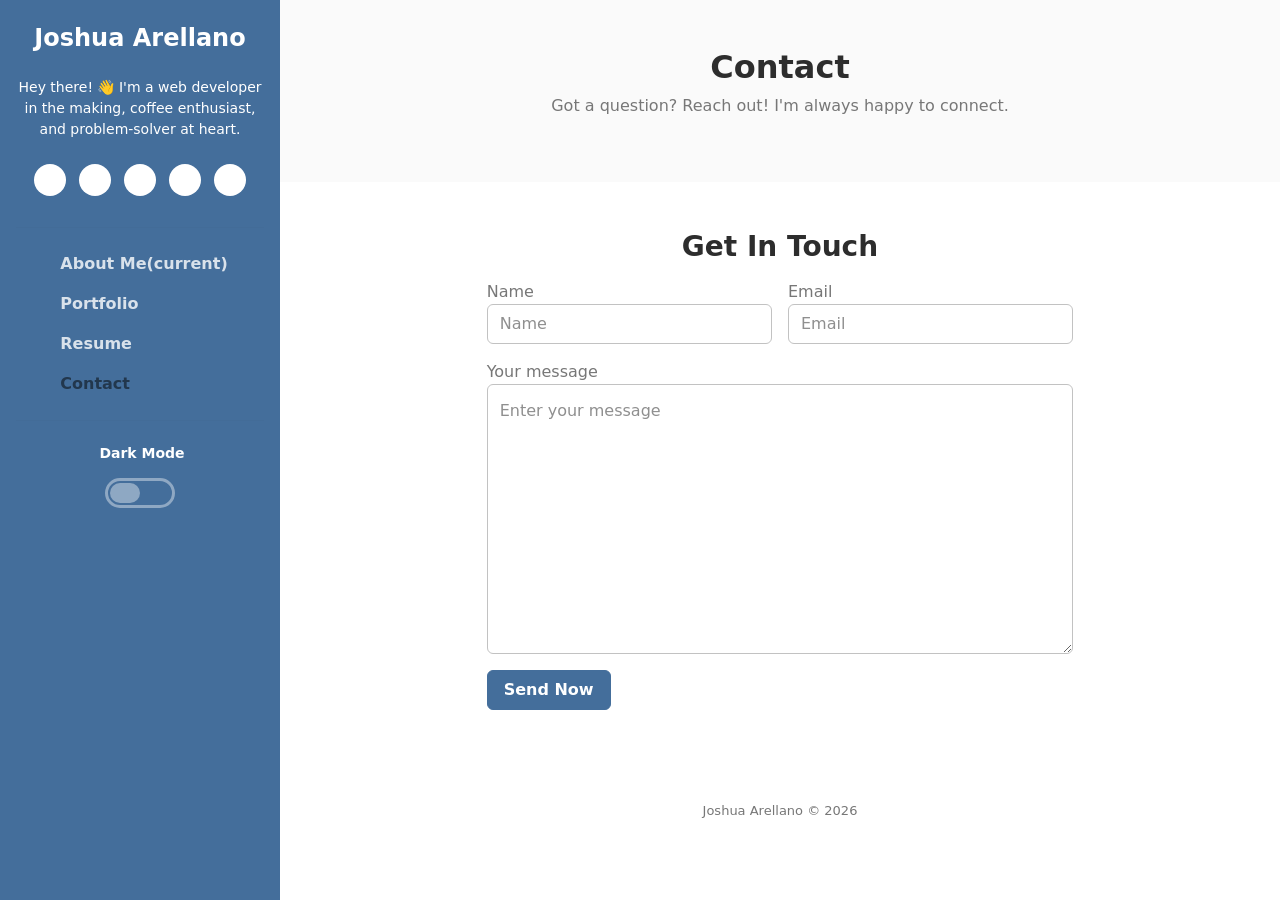
==== contact.html @ 4cf98656 "init" ====
<!DOCTYPE html>
<html lang="en"> 
<head>
	<title>Contact | Joshua Arellano</title>

	<!-- Meta -->
	<meta charset="utf-8">
	<meta http-equiv="X-UA-Compatible" content="IE=edge">
	<meta name="viewport" content="width=device-width, initial-scale=1.0">
	<meta name="description" content="Portfolio of Joshua Arellano">
	<meta name="author" content="Joshua Arellano">
	<link rel="shortcut icon" href="favicon.ico">

	<!-- Google Fonts -->
	<link href="https://fonts.googleapis.com/css?family=Roboto:300,400,500,700" rel="stylesheet">

	<!-- FontAwesome JS -->
    <script defer src="assets/fontawesome/js/all.js"></script>

    <!-- Plugin CSS -->
    <link rel="stylesheet" href="assets/plugins/tiny-slider/tiny-slider.css">

	<!-- Theme CSS -->
	<link id="theme-style" rel="stylesheet" href="assets/css/theme-1.css">
	
	<!-- Include Forminit SDK -->
	<script src="https://forminit.com/sdk/v1/forminit.js"></script>

</head>

<body>

	<header class="header text-center">
		<div class="force-overflow">
			<h1 class="blog-name pt-lg-4 mb-0"><a class="no-text-decoration" href="index.html">Joshua Arellano</a></h1>

			<nav class="navbar navbar-expand-lg navbar-dark" >

				<button class="navbar-toggler" type="button" data-bs-toggle="collapse" data-bs-target="#navigation" aria-controls="navigation" aria-expanded="false" aria-label="Toggle navigation">
					<span class="navbar-toggler-icon"></span>
				</button>

				<div id="navigation" class="collapse navbar-collapse flex-column" >
					<div class="profile-section pt-3 pt-lg-0">

						<div class="bio mb-3">Hey there! 👋 I'm a web developer in the making, coffee enthusiast, and problem-solver at heart.</div><!--//bio-->
						<ul class="social-list list-inline py-2 mx-auto">
							<li class="list-inline-item"><a href="https://bsky.app/profile/killiandw.bsky.social" target="_blank"><i class="fa-brands fa-bluesky fa-fw"></i></a></li>
							<li class="list-inline-item"><a href="https://www.linkedin.com/in/joshua-arellano-5379b13b8" target="_blank"><i class="fa-brands fa-linkedin-in fa-fw"></i></a></li>
							<li class="list-inline-item"><a href="https://github.com/Joshua-Arellano" target="_blank"><i class="fa-brands fa-github-alt fa-fw"></i></a></li>
							<li class="list-inline-item"><a href="#" target="_blank"><i class="fa-brands fa-stack-overflow fa-fw"></i></a></li>
							<li class="list-inline-item"><a href="https://spacehey.com/profile?id=4326124" target="_blank"><i class="fas fa-user fa-fw"></i></a></li>
						</ul><!--//social-list-->
						<hr> 
					</div><!--//profile-section-->

					<ul class="navbar-nav flex-column text-start">
						<li class="nav-item">
							<a class="nav-link" href="index.html"><i class="fas fa-user fa-fw me-2"></i>About Me<span class="sr-only">(current)</span></a>
						</li>
						<li class="nav-item">
							<a class="nav-link" href="portfolio.html"><i class="fas fa-laptop-code fa-fw me-2"></i>Portfolio</a>
						</li>
						<li class="nav-item">
							<a class="nav-link" href="resume.html"><i class="fas fa-file-alt fa-fw me-2"></i>Resume</a>
						</li>
						<li class="nav-item">
							<a class="nav-link active" href="contact.html"><i class="fas fa-envelope-open-text fa-fw me-2"></i>Contact</a>
						</li>
					</ul>

					<div class="dark-mode-toggle text-center w-100">
						<hr class="mb-4">
					    <h4 class="toggle-name mb-3 "><i class="fas fa-adjust me-1"></i>Dark Mode</h4>

					    <input class="toggle" id="darkmode" type="checkbox">
					    <label class="toggle-btn mx-auto mb-0" for="darkmode"></label>

					</div><!--//dark-mode-toggle-->

				</div>
			</nav>
		</div><!--//force-overflow-->
	</header>

    <div class="main-wrapper">
	    <section class="cta-section theme-bg-light py-5">
		    <div class="container text-center single-col-max-width">
			    <h2 class="heading">Contact</h2>
			    <div class="intro">
			    <p>Got a question? Reach out! I'm always happy to connect.</p>
	            </div>
			</div><!--//container-->
	    </section>
	    <section class="contact-section px-3 py-5 p-md-5">
		    <div class="container">

				<!-- Your Form -->
				<form id="contact-form" class="contact-form col-lg-8 mx-lg-auto" enctype="multipart/form-data">
					<h3 class="text-center mb-3">Get In Touch</h3>
					<div class="row g-3">
						<div class="col-12 col-md-6">
							<label class="sr-only" for="cname">Name</label>
							<input type="text" class="form-control" id="cname" name="fi-sender-fullName" placeholder="Name" minlength="2" required="" aria-required="true">
						</div>
						<div class="col-12 col-md-6">
							<label class="sr-only" for="cemail">Email</label>
							<input type="email" class="form-control" id="cemail" name="fi-sender-email" placeholder="Email" required="" aria-required="true">
						</div>
						<div class="col-12">
							<label class="sr-only" for="cmessage">Your message</label>
							<textarea class="form-control" id="cmessage" name="fi-text-message" placeholder="Enter your message" rows="10" required="" aria-required="true"></textarea>
						</div>
						 <div class="form-group col-12">
							<button type="submit" class="btn btn-block btn-primary py-2">Send Now</button>
						</div>
					</div><!--//form-row-->
				<!-- tracking: auto-captured by the SDK from URL params and referrer -->
				<p id="form-status"></p>
				</form>

				<script>
				const forminit = new Forminit();
				const FORM_ID = "d775qpt1lwb";

				document.getElementById("contact-form").addEventListener("submit", async (e) => {
					e.preventDefault();

					const formData = new FormData(e.target);
					const { data, error } = await forminit.submit(FORM_ID, formData);

					const status = document.getElementById("form-status");

					if (error) {
					status.textContent = error.message;
					return;
					}

					status.textContent = "Message sent successfully!";
					e.target.reset();
				});
				</script>
		    </div><!--//container-->
	    </section>

	    <footer class="footer text-center py-4">
			<small class="copyright">Joshua Arellano &copy; 2026</small>
		</footer>

    </div><!--//main-wrapper-->

    <!-- Javascript -->
    <script src="assets/plugins/popper.min.js"></script> 
    <script src="assets/plugins/bootstrap/js/bootstrap.min.js"></script>

    <!-- Dark Mode -->
	<script src="assets/plugins/js-cookie.min.js"></script>
	<script src="assets/js/dark-mode.js"></script>

</body>
</html>
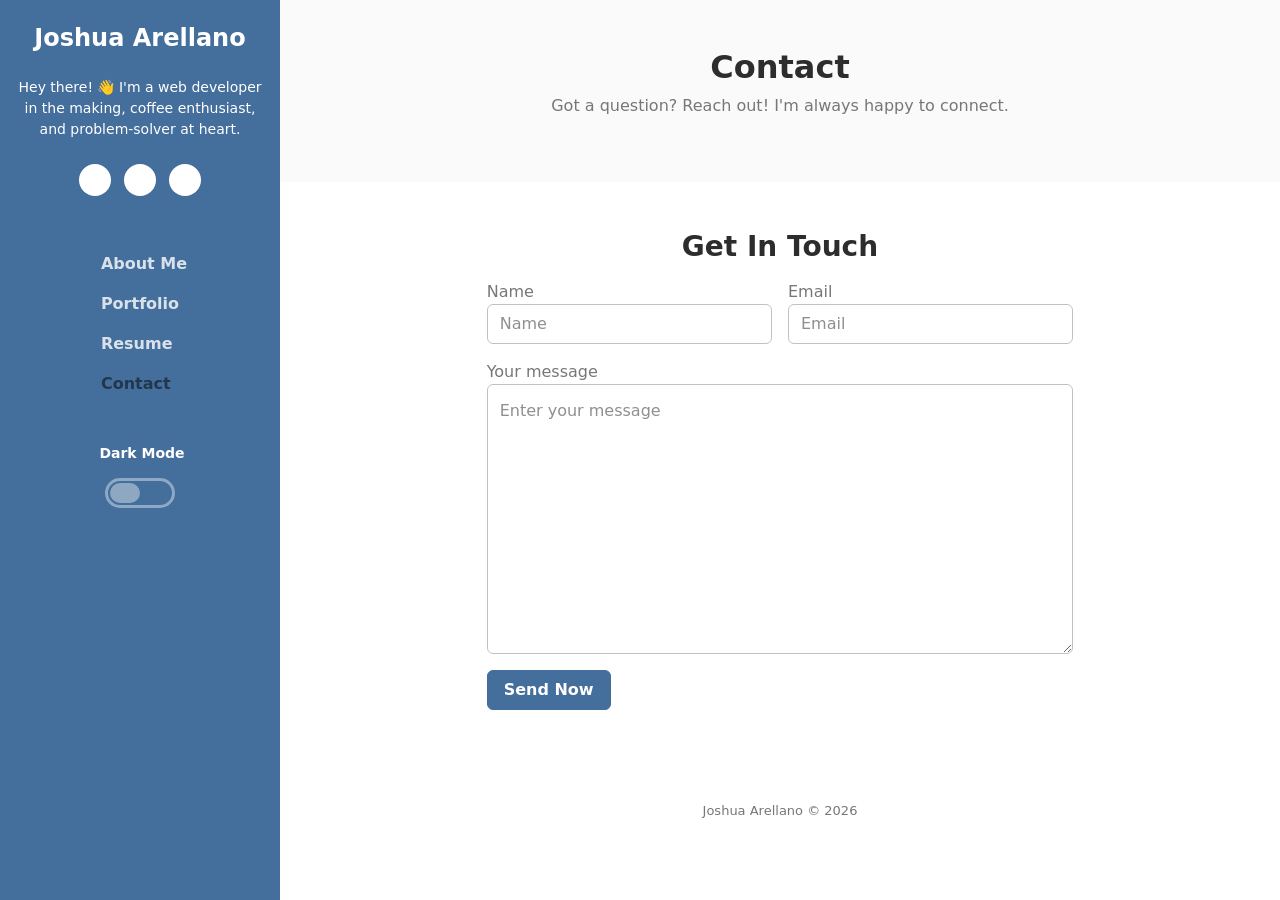
==== commit 3366cc89: "fix" ====
--- a/contact.html
+++ b/contact.html
@@ -45,18 +45,16 @@
 
 						<div class="bio mb-3">Hey there! 👋 I'm a web developer in the making, coffee enthusiast, and problem-solver at heart.</div><!--//bio-->
 						<ul class="social-list list-inline py-2 mx-auto">
-							<li class="list-inline-item"><a href="https://bsky.app/profile/killiandw.bsky.social" target="_blank"><i class="fa-brands fa-bluesky fa-fw"></i></a></li>
 							<li class="list-inline-item"><a href="https://www.linkedin.com/in/joshua-arellano-5379b13b8" target="_blank"><i class="fa-brands fa-linkedin-in fa-fw"></i></a></li>
 							<li class="list-inline-item"><a href="https://github.com/Joshua-Arellano" target="_blank"><i class="fa-brands fa-github-alt fa-fw"></i></a></li>
 							<li class="list-inline-item"><a href="#" target="_blank"><i class="fa-brands fa-stack-overflow fa-fw"></i></a></li>
-							<li class="list-inline-item"><a href="https://spacehey.com/profile?id=4326124" target="_blank"><i class="fas fa-user fa-fw"></i></a></li>
 						</ul><!--//social-list-->
 						<hr> 
 					</div><!--//profile-section-->
 
 					<ul class="navbar-nav flex-column text-start">
 						<li class="nav-item">
-							<a class="nav-link" href="index.html"><i class="fas fa-user fa-fw me-2"></i>About Me<span class="sr-only">(current)</span></a>
+							<a class="nav-link" href="index.html"><i class="fas fa-user fa-fw me-2"></i>About Me</a>
 						</li>
 						<li class="nav-item">
 							<a class="nav-link" href="portfolio.html"><i class="fas fa-laptop-code fa-fw me-2"></i>Portfolio</a>
